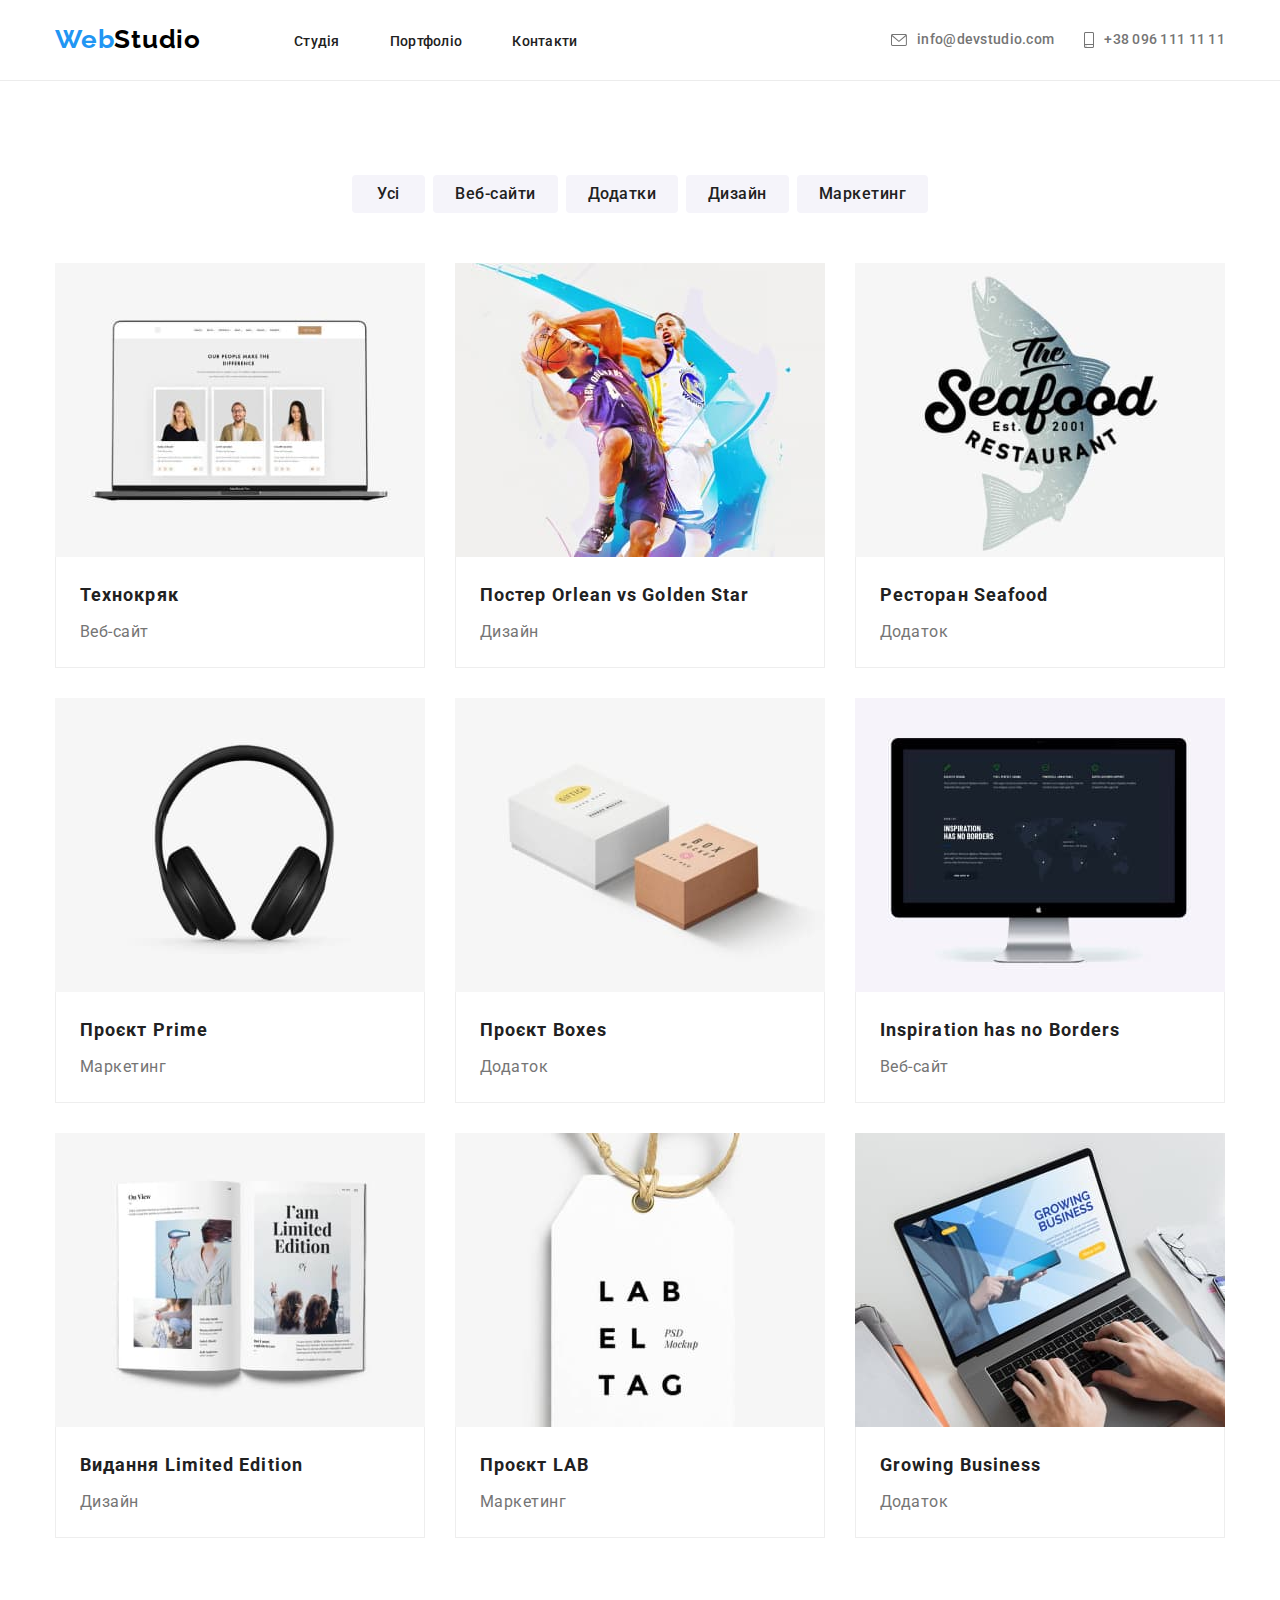
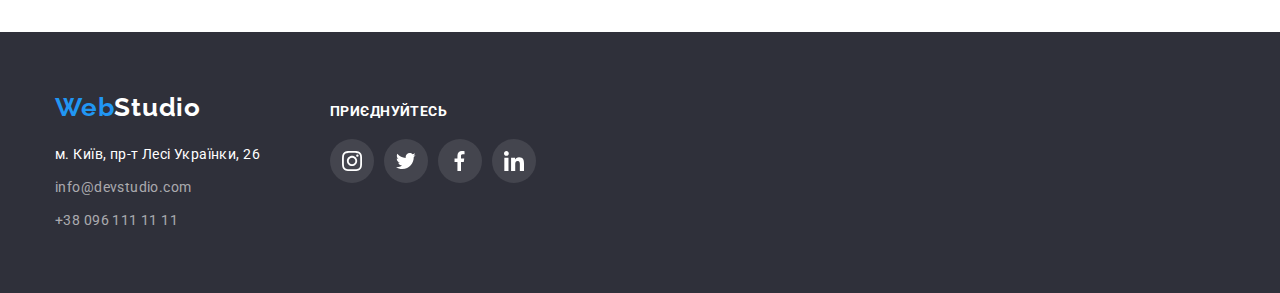
==== portfolio.html @ 2ecab2a1 "home work 5" ====
<!DOCTYPE html>
<html lang="uk">
<head>
    <meta charset="UTF-8">
    <meta http-equiv="X-UA-Compatible" content="IE=edge">
    <meta name="viewport" content="width=device-width, initial-scale=1.0">
    <title>Document</title>
    <link rel="preconnect" href="https://fonts.googleapis.com">
    <link rel="preconnect" href="https://fonts.gstatic.com" crossorigin>
    <link rel="stylesheet" href="https://cdnjs.cloudflare.com/ajax/libs/modern-normalize/1.1.0/modern-normalize.min.css"
        integrity="sha512-wpPYUAdjBVSE4KJnH1VR1HeZfpl1ub8YT/NKx4PuQ5NmX2tKuGu6U/JRp5y+Y8XG2tV+wKQpNHVUX03MfMFn9Q=="
        crossorigin="anonymous" referrerpolicy="no-referrer" />
    <link href="https://fonts.googleapis.com/css2?family=Raleway:wght@700&family=Roboto:wght@400;500;700;900&display=swap"
          rel="stylesheet">
    <link rel="stylesheet" href="./styles/styles.css">
</head>
<body>
    <header class="header">
        <div class="container header-container">
        <nav class="header-navigation">
            <a href="./index.html" lang="en" class="header-logo link">Web<span class="studio">Studio</span></a>
            <ul class="header-navigation list">
                <li class="header-navigation-item">
                    <a href="./index.html" class="header-text header-studio link">Студія</a>
                </li>
                <li class="header-navigation-item">
                    <a href="./portfolio.html" class="header-text header-portfolio link">Портфоліо</a>
                </li>
                <li class="header-navigation-item">
                    <a href="#" class="header-text header-contact link">Контакти</a>
                </li>
            </ul>
        </nav>
        <ul class="header-list list">
            <li class="header-item">
                <a class="header-mail link" href="mailto:info@devstudio.com" lang="en"> <svg class="letter" width="16" height="12">
                    <use href="./img/symbol-defs.svg#mail-header"></use>
                </svg> info@devstudio.com</a>
            </li>
            <li class="header-item">
                <a class="header-tel link" href="tel:+380961111111"> <svg class="phone" width="10" height="16">
                    <use href="./img/symbol-defs.svg#smartphone-header"></use>
                </svg> +38 096 111 11 11</a>
            </li>
        </ul>
        </div>
    </header>
    <main>
        <section class="portfolio">
            <div class="container container-portfolio">
                <h2 class="visually-hidden">Портфоліо</h2>
                <ul class="portfolio-list list">
                    <li class="portfolio-item">
                        <button type="button" class="portfolio-item-btn all">Усі</button>
                    </li>
                    <li class="portfolio-item">
                        <button type="button" class="portfolio-item-btn web">Веб-сайти</button>
                    </li>
                    <li class="portfolio-item">
                        <button type="button" class="portfolio-item-btn apps">Додатки</button>
                    </li>
                    <li class="portfolio-item">
                        <button type="button" class="portfolio-item-btn design">Дизайн</button>
                    </li>
                    <li class="portfolio-item">
                        <button type="button" class="portfolio-item-btn">Маркетинг</button>
                    </li>
                </ul>
                <ul class="examples-list list">
                    <li class="examples-item">
                        <a href="" class="examples-top link">
                            <img src="./img/img01.jpg" alt="Ноутбук" width="370" height="294">
                            <div class="container-examples-top-text">
                                <h3 class="examples-top-text">Технокряк</h3>
                                <p class="examples-text">Веб-сайт</p>
                            </div>
                        </a>
                    </li>
                    <li class="examples-item">
                        <a href="" class="examples-top link">
                            <img src="./img/img02.jpg" alt="Баскетбол" width="370" height="294">
                            <div class="container-examples-top-text">
                                <h3 class="examples-top-text">Постер <span lang="en">Orlean vs Golden Star</span></h3>
                                <p class="examples-text">Дизайн</p>
                            </div>
                        </a>
                    </li>
                    <li class="examples-item">
                        <a href="" class="examples-top link">
                            <img src="./img/img03.jpg" alt="Ресторан" width="370" height="294">
                            <div class="container-examples-top-text">
                                <h3 class="examples-top-text">Ресторан <span lang="en">Seafood</span></h3>
                                <p class="examples-text">Додаток</p>
                            </div>
                        </a>
                    </li>
                    <li class="examples-item">
                        <a href="" class="examples-top link">
                            <img src="./img/img4.jpg" alt="Наушники" width="370" height="294">
                            <div class="container-examples-top-text">
                                <h3 class="examples-top-text">Проєкт <span lang="en">Prime</span></h3>
                                <p class="examples-text">Маркетинг</p>
                            </div>
                        </a>
                    </li>
                    <li class="examples-item">
                        <a href="" class="examples-top link">
                            <img src="./img/img5.jpg" alt="Коробки" width="370" height="294">
                           <div class="container-examples-top-text">
                            <h3 class="examples-top-text">Проєкт <span lang="en">Boxes</span></h3>
                            <p class="examples-text">Додаток</p>
                           </div>
                        </a>
                    </li>
                    <li class="examples-item">
                        <a href="" class="examples-top link">
                            <img src="./img/img6.jpg" alt="Монітор" width="370" height="294">
                            <div class="container-examples-top-text">
                                <h3 lang="en" class="examples-top-text">Inspiration has no Borders</h3>
                                <p class="examples-text">Веб-сайт</p>
                            </div>
                        </a>
                    </li>
                    <li class="examples-item">
                        <a href="" class="examples-top link">
                            <img src="./img/img7.jpg" alt="Журнал" width="370" height="294">
                            <div class="container-examples-top-text">
                                <h3 class="examples-top-text">Видання <span lang="en">Limited Edition</span></h3>
                                <p class="examples-text">Дизайн</p>
                            </div>
                        </a>
                    </li>
                    <li class="examples-item">
                        <a href="" class="examples-top link">
                            <img src="./img/img8.jpg" alt="Бірка" width="370" height="294">
                            <div class="container-examples-top-text">
                                <h3 class="examples-top-text">Проєкт <span lang="en">LAB</span></h3>
                                <p class="examples-text">Маркетинг</p>
                            </div>
                        </a>
                    </li>
                    <li class="examples-item">
                        <a href="" class="examples-top link">
                            <img src="./img/img9.jpg" alt="Клавіатура" width="370" height="294">
                            <div class="container-examples-top-text">
                                <h3 lang="en" class="examples-top-text">Growing Business</h3>
                                <p class="examples-text">Додаток</p>
                            </div>
                        </a>
                    </li>
                </ul>
            </div>           
        </section>
    </main>
    <footer class="footer">
        <div class="container container-contacts">
            <div class="container-footer-contacts">
                <a href="./index.html" lang="en" class="footer-logo link">Web<span class="studio-footer">Studio</span></a>
                <address class="contacts">
                    <ul class="contacts-list list">
                        <li class="contacts-item">
                            <a class="contacts-address link" href="https://goo.gl/maps/B1BuaEcnpgb62k3GA" target="_blank"
                                rel="noopener noreferrer nofollow">м. Київ, пр-т Лесі Українки, 26</a>
                        </li>
                        <li class="contacts-item">
                            <a href="mailto:info@devstudio.com" class="contact-link link" lang="en">info@devstudio.com</a>
                        </li>
                        <li class="contacts-item">
                            <a href="tel:+380961111111" class="contact-link link">+38 096 111 11 11</a>
                        </li>
                    </ul>
                </address>
            </div>            
            <div class="container-footer-soc-header">
                <h2 class="footer-soc-header">приєднуйтесь</h2>
                <ul class="footer-soc-list">
                    <li class="footer-soc-item">
                        <a class="footer-soc-link" href="">
                            <svg class="foter-soc-icon" width="20" height="20">
                                <use href="./img/symbol-defs.svg#instagram"></use>
                            </svg>
                        </a>
                    </li>
                    <li class="footer-soc-item">
                        <a class="footer-soc-link" href="">
                            <svg class="footer-soc-icon" width="20" height="20">
                                <use href="./img/symbol-defs.svg#twitter"></use>
                            </svg>
                        </a>
                    </li>
                    <li class="footer-soc-item">
                        <a class="footer-soc-link" href="">
                            <svg class="footer-soc-icon" width="20" height="20">
                                <use href="./img/symbol-defs.svg#facebook"></use>
                            </svg>
                        </a>
                    </li>
                    <li class="footer-soc-item">
                        <a class="footer-soc-link" href="">
                            <svg class="footer-soc-icon" width="20" height="20">
                                <use href="./img/symbol-defs.svg#linkedin"></use>
                            </svg>
                        </a>
                    </li>
                </ul>
            </div>
        </div>
    </footer>
</body>
</html>
---- styles/styles.css ----
html {
    box-sizing: border-box;
}

*,
*::before,
*::after {
    box-sizing: inherit;
}

.container {
    width: 1200px;
    padding-left: 15px;
    padding-right: 15px;
    margin: 0 auto;
}

body {
    font-family: 'Roboto', sans-serif;
    background-color: var(--white-color);
    margin: 0px;
}

:root {
    --white-color: #ffffff;
    --black-color: #000000;
    --dark-grey-color: #212121;
    --light-gray-color: #757575;
    --blue-color: #2196F3;
    --dirty-white-color: #F5F4FA;
    --gray-color: #2F303A;
    --btn-blue-color: #188CE8;
}

p,
h1,
h2,
h3,
h4,
h5,
h6 {
    margin: 0px;
}

ul,
ol {
    margin: 0px;
    padding-left: 0px;
    list-style: none;
}

img {
    display: block;
    height: auto;
    max-width: 100%;
}

button {
    cursor: pointer;
}

.visually-hidden {
    position: absolute;
    width: 1px;
    height: 1px;
    margin: -1px;
    border: 0;
    padding: 0;

    white-space: nowrap;
    clip-path: inset(100%);
    clip: rect(0 0 0 0);
    overflow: hidden;
}

.list {
    list-style: none;
}

.link {
    text-decoration: none;
}

.header-text, 
.header-tel,
.header-mail {
    font-weight: 500;
    font-size: 14px;
    line-height: 1.14;
    letter-spacing: 0.02em;
}

.about-top-text, .team-title, .clients-title {
    font-weight: 700;
    font-size: 36px;
    line-height: 1.17;
    text-align: center;
    letter-spacing: 0.03em;
    color: var(--dark-grey-color);
}

.team-top-text,
.team-text {
    font-size: 16px;
    line-height: 1.19;
    text-align: center;
    letter-spacing: 0.03em;
}

.contacts-address,
.contact-link {
    font-size: 14px;
    line-height: 1.71;
    letter-spacing: 0.03em;
}

footer {
    background-color: var(--gray-color);
}

/* Header  */

.header {
    background-color: var(--white-color);

    border-bottom-width: 1px;
    border-bottom-style: solid;
    border-bottom-color: #ECECEC
}

.header-container {
    display: flex;
    align-items: center;
}

.header-navigation {
    display: flex;
    align-items: center;
}

.header-list {
    display: flex;
    margin-left: auto;
}

.header-logo {
    margin-left: 0px;
    margin-right: 93px;
    padding-top: 24px;
    padding-bottom: 25px;
    
    font-family: 'Raleway', sans-serif;
    font-weight: 700;
    font-size: 26px;
    line-height: 1.19;
    letter-spacing: 0.03em;
    color: var(--blue-color);
}

.studio {
    color: var(--black-color);
}

.header-text {
    color: var(--dark-grey-color);
}

.header-portfolio {
    margin: 0px 50px 0px 50px;
    padding: 32px 0px 32px 0px;
}

.header-contact, .header-studio {
    padding: 32px 0px 32px 0px;
}

.header-mail {
    display: block;
    margin-right: 30px;
}

.header-tel {
    display: block;
}

.letter {
    margin-right: 10px;
    fill:#757575;
}

.phone {
    display: flex;
    align-items: center;
    margin-right: 10px;
    fill: #757575;
}

.letter:hover,
.letter:focus {
    fill: #2196F3;
}

.phone:hover,
.phone:focus {
    fill:#2196F3;
}

.header-tel,
.header-mail {
    display: flex;
    align-items: center;
    color: var(--light-gray-color);
    padding: 32px 0px 32px 0px;
}

.header-text:hover,
.header-text:focus {
    fill: var(--blue-color);
    color: var(--blue-color);
}

.header-tel:hover .phone,
.header-tel:focus .phone {
    fill: var(--blue-color);
}

.header-tel:hover,
.header-tel:focus {
    color: var(--blue-color);
}

.header-mail:hover .letter,
.header-mail:focus .letter {
fill: var(--blue-color);
}

.header-mail:hover,
.header-mail:focus {
    color: var(--blue-color);
}

 /* Hero */

 .container-hero {
    text-align: center;
 }

 .hero {
    background: var(--gray-color);
    background-image: linear-gradient(rgba(47, 48, 58, 0.4), rgba(47, 48, 58, 0.4)), url(../img/hero-background.jpg);
    background-repeat: no-repeat;
    background-position: center;
    background-size: cover;
    max-width: 1600px;
    margin: 0 auto;
    padding-top: 200px;
    padding-bottom: 200px;
 }

 .hero-title {
    font-weight: 900;
    font-size: 44px;
    line-height: 1.36;
    text-align: center;
    letter-spacing: 0.06em;
    text-transform: uppercase;
    color: var(--white-color);

    width: 696px;
    text-align: center;
    margin-right: auto;
    margin-left: auto;
    margin-bottom: 30px;
}

.hero-button {
    display: inline-block;
    min-width: auto;
    height: 50px;
    margin: auto;
    padding: 10px 32px;
   
    font-family: inherit;
    font-weight: 700;
    font-size: 16px;
    line-height: 1.88;
    text-decoration: none;
    align-items: center;
    text-align: center;
    letter-spacing: 0.06em;
    border-radius: 4px;
    border: none;
    box-shadow: 0px 4px 4px rgba(0, 0, 0, 0.15);

    color: var(--white-color);
    background-color: var(--blue-color);  
} 

.hero-button:hover,
.hero-button:focus {
    background-color: var(--btn-blue-color);
}

 /* Benefits */

 .benefits {
    padding-top: 94px;
    padding-bottom: 94px;
 }

 .benefit-list {
    display: flex;
    flex-direction: row;
 }

 .benefit-item {
    width: 270px;
    margin-right: 30px;
 }

 .benefit-item:nth-child(4n) {
    margin-right: 0px;
 }

 .benefit-title {
    margin-bottom: 10px;

    font-weight: 700;
    font-size: 14px;
    line-height: 1.14;
    letter-spacing: 0.03em;
    text-transform: uppercase;
    color: var(--dark-grey-color);
 }

 .benefit-text {
    font-size: 14px;
    line-height: 1.71;   
    letter-spacing: 0.03em;   
    color: var(--light-gray-color);
 }

.container-benefit-item {
    display: flex;
    align-items: center;

    background-color: var(--dirty-white-color);
    width: 270px;
    height: 120px;
    margin-bottom: 30px;
}

 /* About */

 .about {
    padding-bottom: 94px;
 }

 .about-list {
    display: flex;
    flex-direction: row;
 }

 .about-item {
    margin-right: 30px;
 }

 .about-item:nth-child(3n) {
    margin-right: 0px;
 }

 .about-top-text {
    margin-bottom: 50px;
 }


/* Team */

.container-team {
    padding-bottom: 0px;
    margin-left: auto;
    margin-right: auto;
}

.team-list {
    display: flex;
}

.team-item {
    width: 270px;
    margin-right: 30px;
    border-radius: 0px 0px 4px 4px;
    box-shadow: 0px 1px 3px rgba(0, 0, 0, 0.12), 
    0px 1px 1px rgba(0, 0, 0, 0.14), 
    0px 2px 1px rgba(0, 0, 0, 0.2);
}

.team-item:nth-child(4n) {
    margin-right: 0px;
}

.team {
    background: var(--dirty-white-color);
    padding-top: 94px;
    padding-bottom: 94px;
}

.team-top-text {
    margin-bottom: 10px;

    font-weight: 500;
    color: var(--dark-grey-color);
}

.team-text {  
    color: var(--light-gray-color);
    margin-bottom: 16px;
}

.team-item {
    text-align: center;

    background-color: var(--white-color);
}

.team-title {
    margin-bottom: 50px;
}

.container-name {
    padding-top: 30px;
    padding-bottom: 30px;
}

.team-soc-link {
    width: 44px;
    height: 44px;
    border-radius: 50%;
    background-color: var(--white-color);
    display: flex;
    align-items: center;
    justify-content: center;
    fill: #AFB1B8;;
}

.team-soc-list {
    display: flex;
    justify-content: center;
    gap: 10px;
    
}

.container-team-soc-list {
    display: flex;
    justify-content: center;
}

.team-soc-link:hover,
.team-soc-link:focus {
    background-color: var(--blue-color);
    fill: var(--white-color);
}

/* Clients */

.container-clients {
    margin-left: auto;
    margin-right: auto;
}

.clients {
    padding-top: 94px;
    padding-bottom: 94px;
}

.clients-title {
    margin-bottom: 50px;
}

.container-clients-list {
    display: flex;
    justify-content: center;
}

.clients-list {
    display: flex;   
    margin-left: auto;
    gap: 30px;
    justify-content: center;
    }

.clients-item {
    display: flex;
    box-sizing: border-box;
    width: 170px;
    height: 92px;
}

.clients-link {
    display: flex;
    margin: auto;
    width: 100%;
    height: 100%;
    border: 1px solid #AFB1B8;
    border-radius: 4px;
    align-items: center;
    justify-content: center;
    padding: 16px 32px;
}

.clients-item-svg {
    fill:  #AFB1B8;
}

.clients-link:hover .clients-item-svg,
.clients-link:focus .clients-item-svg {
    fill: var(--blue-color);
}

.clients-link:hover,
.clients-link:focus {
    border: 1px solid var(--blue-color)
}

/* Contacts */

.footer {
    padding-top: 60px;
    padding-bottom: 60px;
}

.footer-logo {
    display: inline-block;
    margin-bottom: 20px;
    font-family: 'Raleway', sans-serif;
    font-weight: 700;
    font-size: 26px;
    line-height: 1.19;
    letter-spacing: 0.03em;
    color: var(--blue-color);
}

.contacts-item {
    margin-bottom: 9px;
}

.contacts-item:nth-child(3n) {
    margin-bottom: 0px;
}

.contacts {
    font-style: normal;
}

.contacts-address {
    color: var(--white-color);
}

.contact-link {
    color: rgba(255, 255, 255, 0.6);
}

.contact-link:hover,
.contact-link:focus {
    color: var(--blue-color);
}

.contacts-address:hover,
.contacts-address:focus {
    color: var(--blue-color);
}

.studio-footer {
    color: var(--white-color);
}

.footer-soc-list {
    display: flex;
    justify-content: center;
    gap: 10px;
}

.footer-soc-link {
    display: inline-block;
    width: 44px;
    height: 44px;
    border-radius: 50%;
    background-color: var(--white-color);
    display: flex;
    align-items: center;
    justify-content: center;
    fill: var(--white-color);
    background: rgba(255, 255, 255, 0.1);
    ;
}

.footer-soc-header {
    display: inline-block;
    justify-content: center;
    font-weight: 700;
    font-size: 14px;
    line-height: 16px;
    letter-spacing: 0.03em;
    text-transform: uppercase;

    color: var(--white-color);
}

.container-footer-soc-header {
    display: inline-block;
    align-items: center;
    justify-content: center;
}

.footer-soc-header {
    margin-bottom: 20px;
}

.footer-soc-link:hover,
.footer-soc-link:focus {
    background-color: var(--blue-color);
    fill: var(--white-color);
}

.contacts-list {
    display: inline-block;
    
}

.container-contacts {
    display: flex;
    align-items: baseline;
}

.container-footer-soc-header {
    margin-left: 70px;
}

/* Portfolio */

.portfolio {
    padding-top: 94px;
    padding-bottom: 94px;
}

.container-portfolio {
    
    margin-left: auto;
    margin-right: auto;
}

.portfolio-list {
    display: flex;
    margin-bottom: 50px;
    margin-left: auto;
    gap: 8px;
    justify-content: center;
}

.all {
    width: 73px;
}

.web {
    width: 125px;
}

.apps {
    width: 112px;
}

.design {
    width: 103px;
}

.marketing {
    width: 130px;
}

.examples-top {
 display: block;
}

.examples-top:hover,
.examples-top:focus {
    box-shadow: 0px 1px 1px rgba(0, 0, 0, 0.12),
            0px 4px 4px rgba(0, 0, 0, 0.06),
            1px 4px 6px rgba(0, 0, 0, 0.16);
}

.portfolio-item-btn:hover,
.portfolio-item-btn:focus {
    box-shadow: 0px 3px 1px rgba(0, 0, 0, 0.1), 
    0px 1px 2px rgba(0, 0, 0, 0.08), 
    0px 2px 2px rgba(0, 0, 0, 0.12);
}

.portfolio-item-btn {
    display: block;
    padding: 6px 22px;
    min-width: auto;
    height: 38px;
    border: none;
    border-radius: 4px;

    font-family: inherit;
    font-weight: 500;
    font-size: 16px;
    line-height: 1.62;
    align-items: center;
    text-align: center;
    letter-spacing: 0.03em;
    color: var(--dark-grey-color);
    background: var(--dirty-white-color);
}

.portfolio-item-btn:hover,
.portfolio-item-btn:focus {
    background: var(--blue-color);
    color: var(--white-color);
}

.examples-list {
    display: flex;
    flex-wrap: wrap;
}

.examples-item {
    width: 370px;
    margin-right: 30px;
    margin-bottom: 30px;
    background: var(--white-color);
}

.examples-item:nth-child(3n+3) {
    margin-right: 0px;
}

.examples-item:nth-child(n + 7) {
    margin-bottom: 0px;
}

.container-examples-top-text {
    padding: 20px 24px;
    border: 1px solid #EEEEEE;
    border-top: none;
}

.examples-top-text {
    font-weight: 700;
    font-size: 18px;
    line-height: 2.00;    
    letter-spacing: 0.06em;
    color: var(--dark-grey-color);

    margin-bottom: 4px;
}
.examples-text {
    font-size: 16px;
    line-height: 1.88;       
    letter-spacing: 0.03em;
    color: var(--light-gray-color); 
}
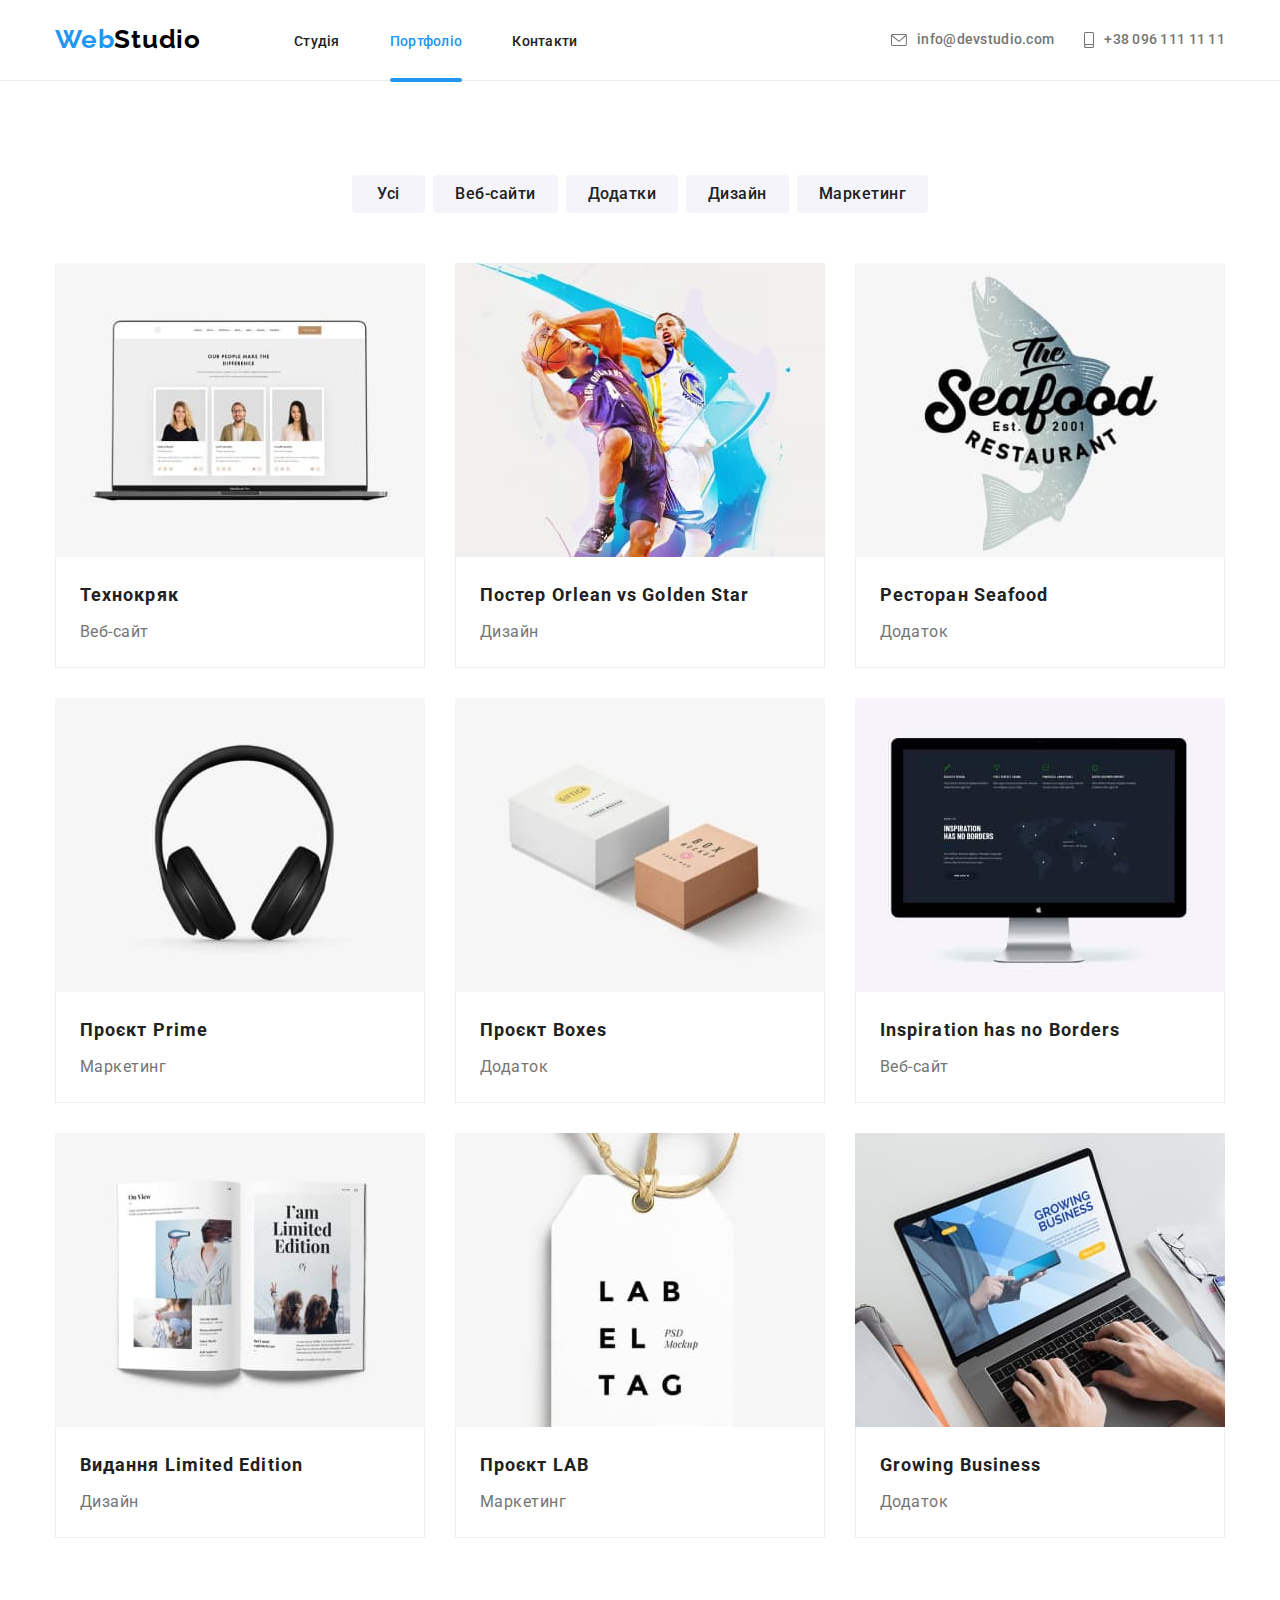
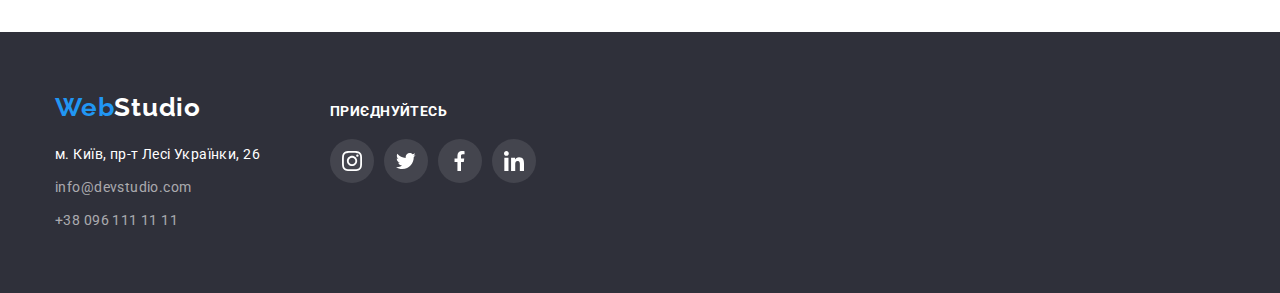
==== commit 930313da: "home-work 5" ====
--- a/portfolio.html
+++ b/portfolio.html
@@ -1,210 +1,378 @@
 <!DOCTYPE html>
 <html lang="uk">
-<head>
-    <meta charset="UTF-8">
-    <meta http-equiv="X-UA-Compatible" content="IE=edge">
-    <meta name="viewport" content="width=device-width, initial-scale=1.0">
+  <head>
+    <meta charset="UTF-8" />
+    <meta http-equiv="X-UA-Compatible" content="IE=edge" />
+    <meta name="viewport" content="width=device-width, initial-scale=1.0" />
     <title>Document</title>
-    <link rel="preconnect" href="https://fonts.googleapis.com">
-    <link rel="preconnect" href="https://fonts.gstatic.com" crossorigin>
-    <link rel="stylesheet" href="https://cdnjs.cloudflare.com/ajax/libs/modern-normalize/1.1.0/modern-normalize.min.css"
-        integrity="sha512-wpPYUAdjBVSE4KJnH1VR1HeZfpl1ub8YT/NKx4PuQ5NmX2tKuGu6U/JRp5y+Y8XG2tV+wKQpNHVUX03MfMFn9Q=="
-        crossorigin="anonymous" referrerpolicy="no-referrer" />
-    <link href="https://fonts.googleapis.com/css2?family=Raleway:wght@700&family=Roboto:wght@400;500;700;900&display=swap"
-          rel="stylesheet">
-    <link rel="stylesheet" href="./styles/styles.css">
-</head>
-<body>
+    <link rel="preconnect" href="https://fonts.googleapis.com" />
+    <link rel="preconnect" href="https://fonts.gstatic.com" crossorigin />
+    <link
+      rel="stylesheet"
+      href="https://cdnjs.cloudflare.com/ajax/libs/modern-normalize/1.1.0/modern-normalize.min.css"
+      integrity="sha512-wpPYUAdjBVSE4KJnH1VR1HeZfpl1ub8YT/NKx4PuQ5NmX2tKuGu6U/JRp5y+Y8XG2tV+wKQpNHVUX03MfMFn9Q=="
+      crossorigin="anonymous"
+      referrerpolicy="no-referrer"
+    />
+    <link
+      href="https://fonts.googleapis.com/css2?family=Raleway:wght@700&family=Roboto:wght@400;500;700;900&display=swap"
+      rel="stylesheet"
+    />
+    <link rel="stylesheet" href="./styles/styles.css" />
+  </head>
+  <body>
     <header class="header">
-        <div class="container header-container">
+      <div class="container header-container">
         <nav class="header-navigation">
-            <a href="./index.html" lang="en" class="header-logo link">Web<span class="studio">Studio</span></a>
-            <ul class="header-navigation list">
-                <li class="header-navigation-item">
-                    <a href="./index.html" class="header-text header-studio link">Студія</a>
-                </li>
-                <li class="header-navigation-item">
-                    <a href="./portfolio.html" class="header-text header-portfolio link">Портфоліо</a>
-                </li>
-                <li class="header-navigation-item">
-                    <a href="#" class="header-text header-contact link">Контакти</a>
-                </li>
-            </ul>
+          <a href="./index.html" lang="en" class="header-logo link"
+            >Web<span class="studio">Studio</span></a
+          >
+          <ul class="header-navigation list">
+            <li class="header-navigation-item">
+              <a href="./index.html" class="header-text header-studio link"
+                >Студія</a
+              >
+            </li>
+            <li class="header-navigation-item">
+              <a
+                href="./portfolio.html"
+                class="header-text header-portfolio link current"
+                >Портфоліо</a
+              >
+            </li>
+            <li class="header-navigation-item">
+              <a href="#" class="header-text header-contact link">Контакти</a>
+            </li>
+          </ul>
         </nav>
         <ul class="header-list list">
-            <li class="header-item">
-                <a class="header-mail link" href="mailto:info@devstudio.com" lang="en"> <svg class="letter" width="16" height="12">
-                    <use href="./img/symbol-defs.svg#mail-header"></use>
-                </svg> info@devstudio.com</a>
-            </li>
-            <li class="header-item">
-                <a class="header-tel link" href="tel:+380961111111"> <svg class="phone" width="10" height="16">
-                    <use href="./img/symbol-defs.svg#smartphone-header"></use>
-                </svg> +38 096 111 11 11</a>
-            </li>
+          <li class="header-item">
+            <a
+              class="header-mail link"
+              href="mailto:info@devstudio.com"
+              lang="en"
+            >
+              <svg class="letter" width="16" height="12">
+                <use href="./img/symbol-defs.svg#mail-header"></use>
+              </svg>
+              info@devstudio.com</a
+            >
+          </li>
+          <li class="header-item">
+            <a class="header-tel link" href="tel:+380961111111">
+              <svg class="phone" width="10" height="16">
+                <use href="./img/symbol-defs.svg#smartphone-header"></use>
+              </svg>
+              +38 096 111 11 11</a
+            >
+          </li>
         </ul>
-        </div>
+      </div>
     </header>
     <main>
-        <section class="portfolio">
-            <div class="container container-portfolio">
-                <h2 class="visually-hidden">Портфоліо</h2>
-                <ul class="portfolio-list list">
-                    <li class="portfolio-item">
-                        <button type="button" class="portfolio-item-btn all">Усі</button>
-                    </li>
-                    <li class="portfolio-item">
-                        <button type="button" class="portfolio-item-btn web">Веб-сайти</button>
-                    </li>
-                    <li class="portfolio-item">
-                        <button type="button" class="portfolio-item-btn apps">Додатки</button>
-                    </li>
-                    <li class="portfolio-item">
-                        <button type="button" class="portfolio-item-btn design">Дизайн</button>
-                    </li>
-                    <li class="portfolio-item">
-                        <button type="button" class="portfolio-item-btn">Маркетинг</button>
-                    </li>
-                </ul>
-                <ul class="examples-list list">
-                    <li class="examples-item">
-                        <a href="" class="examples-top link">
-                            <img src="./img/img01.jpg" alt="Ноутбук" width="370" height="294">
-                            <div class="container-examples-top-text">
-                                <h3 class="examples-top-text">Технокряк</h3>
-                                <p class="examples-text">Веб-сайт</p>
-                            </div>
-                        </a>
-                    </li>
-                    <li class="examples-item">
-                        <a href="" class="examples-top link">
-                            <img src="./img/img02.jpg" alt="Баскетбол" width="370" height="294">
-                            <div class="container-examples-top-text">
-                                <h3 class="examples-top-text">Постер <span lang="en">Orlean vs Golden Star</span></h3>
-                                <p class="examples-text">Дизайн</p>
-                            </div>
-                        </a>
-                    </li>
-                    <li class="examples-item">
-                        <a href="" class="examples-top link">
-                            <img src="./img/img03.jpg" alt="Ресторан" width="370" height="294">
-                            <div class="container-examples-top-text">
-                                <h3 class="examples-top-text">Ресторан <span lang="en">Seafood</span></h3>
-                                <p class="examples-text">Додаток</p>
-                            </div>
-                        </a>
-                    </li>
-                    <li class="examples-item">
-                        <a href="" class="examples-top link">
-                            <img src="./img/img4.jpg" alt="Наушники" width="370" height="294">
-                            <div class="container-examples-top-text">
-                                <h3 class="examples-top-text">Проєкт <span lang="en">Prime</span></h3>
-                                <p class="examples-text">Маркетинг</p>
-                            </div>
-                        </a>
-                    </li>
-                    <li class="examples-item">
-                        <a href="" class="examples-top link">
-                            <img src="./img/img5.jpg" alt="Коробки" width="370" height="294">
-                           <div class="container-examples-top-text">
-                            <h3 class="examples-top-text">Проєкт <span lang="en">Boxes</span></h3>
-                            <p class="examples-text">Додаток</p>
-                           </div>
-                        </a>
-                    </li>
-                    <li class="examples-item">
-                        <a href="" class="examples-top link">
-                            <img src="./img/img6.jpg" alt="Монітор" width="370" height="294">
-                            <div class="container-examples-top-text">
-                                <h3 lang="en" class="examples-top-text">Inspiration has no Borders</h3>
-                                <p class="examples-text">Веб-сайт</p>
-                            </div>
-                        </a>
-                    </li>
-                    <li class="examples-item">
-                        <a href="" class="examples-top link">
-                            <img src="./img/img7.jpg" alt="Журнал" width="370" height="294">
-                            <div class="container-examples-top-text">
-                                <h3 class="examples-top-text">Видання <span lang="en">Limited Edition</span></h3>
-                                <p class="examples-text">Дизайн</p>
-                            </div>
-                        </a>
-                    </li>
-                    <li class="examples-item">
-                        <a href="" class="examples-top link">
-                            <img src="./img/img8.jpg" alt="Бірка" width="370" height="294">
-                            <div class="container-examples-top-text">
-                                <h3 class="examples-top-text">Проєкт <span lang="en">LAB</span></h3>
-                                <p class="examples-text">Маркетинг</p>
-                            </div>
-                        </a>
-                    </li>
-                    <li class="examples-item">
-                        <a href="" class="examples-top link">
-                            <img src="./img/img9.jpg" alt="Клавіатура" width="370" height="294">
-                            <div class="container-examples-top-text">
-                                <h3 lang="en" class="examples-top-text">Growing Business</h3>
-                                <p class="examples-text">Додаток</p>
-                            </div>
-                        </a>
-                    </li>
-                </ul>
-            </div>           
-        </section>
+      <section class="portfolio">
+        <div class="container container-portfolio">
+          <h2 class="visually-hidden">Портфоліо</h2>
+          <ul class="portfolio-list list">
+            <li class="portfolio-item">
+              <button type="button" class="portfolio-item-btn all">Усі</button>
+            </li>
+            <li class="portfolio-item">
+              <button type="button" class="portfolio-item-btn web">
+                Веб-сайти
+              </button>
+            </li>
+            <li class="portfolio-item">
+              <button type="button" class="portfolio-item-btn apps">
+                Додатки
+              </button>
+            </li>
+            <li class="portfolio-item">
+              <button type="button" class="portfolio-item-btn design">
+                Дизайн
+              </button>
+            </li>
+            <li class="portfolio-item">
+              <button type="button" class="portfolio-item-btn">
+                Маркетинг
+              </button>
+            </li>
+          </ul>
+          <ul class="examples-list list">
+            <li class="examples-item">
+              <div class="examples-wrap">
+                <a href="" class="examples-top link">
+                <img
+                  src="./img/img01.jpg"
+                  alt="Ноутбук"
+                  width="370"
+                  height="294"
+                />
+                <p class="examples-description">
+                  Ресурс пропонує комплексні пропозиції з різним рівнем
+                  функціоналу та сервісів. Все це дозволить відвідувачу отримати
+                  вичерпні відомості про компанію чи приватну особу.
+                </p>
+              </div>
+                <div class="container-examples-top-text">
+                  <h3 class="examples-top-text">Технокряк</h3>
+                  <p class="examples-text">Веб-сайт</p>
+                </div>
+              </a>
+            </li>
+            <li class="examples-item">
+              <div class="examples-wrap">
+              <a href="" class="examples-top link">
+                <img
+                  src="./img/img02.jpg"
+                  alt="Баскетбол"
+                  width="370"
+                  height="294"
+                />
+                <p class="examples-description">
+                  Ресурс пропонує комплексні пропозиції з різним рівнем
+                  функціоналу та сервісів. Все це дозволить відвідувачу отримати
+                  вичерпні відомості про компанію чи приватну особу.
+                </p>
+              </div>
+                <div class="container-examples-top-text">
+                  <h3 class="examples-top-text">
+                    Постер <span lang="en">Orlean vs Golden Star</span>
+                  </h3>
+                  <p class="examples-text">Дизайн</p>
+                </div>
+              </a>
+            </li>
+            <li class="examples-item">
+              <div class="examples-wrap">
+              <a href="" class="examples-top link">
+                <img
+                  src="./img/img03.jpg"
+                  alt="Ресторан"
+                  width="370"
+                  height="294"
+                />
+                <p class="examples-description">
+                  Ресурс пропонує комплексні пропозиції з різним рівнем
+                  функціоналу та сервісів. Все це дозволить відвідувачу отримати
+                  вичерпні відомості про компанію чи приватну особу.
+                </p>
+              </div>
+                <div class="container-examples-top-text">
+                  <h3 class="examples-top-text">
+                    Ресторан <span lang="en">Seafood</span>
+                  </h3>
+                  <p class="examples-text">Додаток</p>
+                </div>
+              </a>
+            </li>
+            <li class="examples-item">
+              <div class="examples-wrap">
+              <a href="" class="examples-top link">
+                <img
+                  src="./img/img4.jpg"
+                  alt="Наушники"
+                  width="370"
+                  height="294"
+                />
+                <p class="examples-description">
+                  Ресурс пропонує комплексні пропозиції з різним рівнем
+                  функціоналу та сервісів. Все це дозволить відвідувачу отримати
+                  вичерпні відомості про компанію чи приватну особу.
+                </p>
+              </div>
+                <div class="container-examples-top-text">
+                  <h3 class="examples-top-text">
+                    Проєкт <span lang="en">Prime</span>
+                  </h3>
+                  <p class="examples-text">Маркетинг</p>
+                </div>
+              </a>
+            </li>
+            <li class="examples-item">
+              <div class="examples-wrap">
+              <a href="" class="examples-top link">
+                <img
+                  src="./img/img5.jpg"
+                  alt="Коробки"
+                  width="370"
+                  height="294"
+                />
+                <p class="examples-description">
+                  Ресурс пропонує комплексні пропозиції з різним рівнем
+                  функціоналу та сервісів. Все це дозволить відвідувачу отримати
+                  вичерпні відомості про компанію чи приватну особу.
+                </p>
+              </div> 
+                <div class="container-examples-top-text">
+                  <h3 class="examples-top-text">
+                    Проєкт <span lang="en">Boxes</span>
+                  </h3>
+                  <p class="examples-text">Додаток</p>
+                </div>
+              </a>
+            </li>
+            <li class="examples-item">
+              <div class="examples-wrap">
+              <a href="" class="examples-top link">
+                <img
+                  src="./img/img6.jpg"
+                  alt="Монітор"
+                  width="370"
+                  height="294"
+                />
+                <p class="examples-description">
+                  Ресурс пропонує комплексні пропозиції з різним рівнем
+                  функціоналу та сервісів. Все це дозволить відвідувачу отримати
+                  вичерпні відомості про компанію чи приватну особу.
+                </p>
+              </div>
+                <div class="container-examples-top-text">
+                  <h3 lang="en" class="examples-top-text">
+                    Inspiration has no Borders
+                  </h3>
+                  <p class="examples-text">Веб-сайт</p>
+                </div>
+              </a>
+            </li>
+            <li class="examples-item">
+              <div class="examples-wrap">
+              <a href="" class="examples-top link">
+                <img
+                  src="./img/img7.jpg"
+                  alt="Журнал"
+                  width="370"
+                  height="294"
+                />
+                <p class="examples-description">
+                  Ресурс пропонує комплексні пропозиції з різним рівнем
+                  функціоналу та сервісів. Все це дозволить відвідувачу отримати
+                  вичерпні відомості про компанію чи приватну особу.
+                </p>
+              </div>
+                <div class="container-examples-top-text">
+                  <h3 class="examples-top-text">
+                    Видання <span lang="en">Limited Edition</span>
+                  </h3>
+                  <p class="examples-text">Дизайн</p>
+                </div>
+              </a>
+            </li>
+            <li class="examples-item">
+              <div class="examples-wrap">
+              <a href="" class="examples-top link">
+                <img
+                  src="./img/img8.jpg"
+                  alt="Бірка"
+                  width="370"
+                  height="294"
+                />
+                <p class="examples-description">
+                  Ресурс пропонує комплексні пропозиції з різним рівнем
+                  функціоналу та сервісів. Все це дозволить відвідувачу отримати
+                  вичерпні відомості про компанію чи приватну особу.
+                </p>
+              </div>
+                <div class="container-examples-top-text">
+                  <h3 class="examples-top-text">
+                    Проєкт <span lang="en">LAB</span>
+                  </h3>
+                  <p class="examples-text">Маркетинг</p>
+                </div>
+              </a>
+            </li>
+            <li class="examples-item">
+              <div class="examples-wrap">
+              <a href="" class="examples-top link">
+                <img
+                  src="./img/img9.jpg"
+                  alt="Клавіатура"
+                  width="370"
+                  height="294"
+                />
+                <p class="examples-description">
+                  Ресурс пропонує комплексні пропозиції з різним рівнем
+                  функціоналу та сервісів. Все це дозволить відвідувачу отримати
+                  вичерпні відомості про компанію чи приватну особу.
+                </p>
+              </div>
+                <div class="container-examples-top-text">
+                  <h3 lang="en" class="examples-top-text">Growing Business</h3>
+                  <p class="examples-text">Додаток</p>
+                </div>
+              </a>
+            </li>
+          </ul>
+        </div>
+      </section>
     </main>
     <footer class="footer">
-        <div class="container container-contacts">
-            <div class="container-footer-contacts">
-                <a href="./index.html" lang="en" class="footer-logo link">Web<span class="studio-footer">Studio</span></a>
-                <address class="contacts">
-                    <ul class="contacts-list list">
-                        <li class="contacts-item">
-                            <a class="contacts-address link" href="https://goo.gl/maps/B1BuaEcnpgb62k3GA" target="_blank"
-                                rel="noopener noreferrer nofollow">м. Київ, пр-т Лесі Українки, 26</a>
-                        </li>
-                        <li class="contacts-item">
-                            <a href="mailto:info@devstudio.com" class="contact-link link" lang="en">info@devstudio.com</a>
-                        </li>
-                        <li class="contacts-item">
-                            <a href="tel:+380961111111" class="contact-link link">+38 096 111 11 11</a>
-                        </li>
-                    </ul>
-                </address>
-            </div>            
-            <div class="container-footer-soc-header">
-                <h2 class="footer-soc-header">приєднуйтесь</h2>
-                <ul class="footer-soc-list">
-                    <li class="footer-soc-item">
-                        <a class="footer-soc-link" href="">
-                            <svg class="foter-soc-icon" width="20" height="20">
-                                <use href="./img/symbol-defs.svg#instagram"></use>
-                            </svg>
-                        </a>
-                    </li>
-                    <li class="footer-soc-item">
-                        <a class="footer-soc-link" href="">
-                            <svg class="footer-soc-icon" width="20" height="20">
-                                <use href="./img/symbol-defs.svg#twitter"></use>
-                            </svg>
-                        </a>
-                    </li>
-                    <li class="footer-soc-item">
-                        <a class="footer-soc-link" href="">
-                            <svg class="footer-soc-icon" width="20" height="20">
-                                <use href="./img/symbol-defs.svg#facebook"></use>
-                            </svg>
-                        </a>
-                    </li>
-                    <li class="footer-soc-item">
-                        <a class="footer-soc-link" href="">
-                            <svg class="footer-soc-icon" width="20" height="20">
-                                <use href="./img/symbol-defs.svg#linkedin"></use>
-                            </svg>
-                        </a>
-                    </li>
-                </ul>
-            </div>
+      <div class="container container-contacts">
+        <div class="container-footer-contacts">
+          <a href="./index.html" lang="en" class="footer-logo link"
+            >Web<span class="studio-footer">Studio</span></a
+          >
+          <address class="contacts">
+            <ul class="contacts-list list">
+              <li class="contacts-item">
+                <a
+                  class="contacts-address link"
+                  href="https://goo.gl/maps/B1BuaEcnpgb62k3GA"
+                  target="_blank"
+                  rel="noopener noreferrer nofollow"
+                  >м. Київ, пр-т Лесі Українки, 26</a
+                >
+              </li>
+              <li class="contacts-item">
+                <a
+                  href="mailto:info@devstudio.com"
+                  class="contact-link link"
+                  lang="en"
+                  >info@devstudio.com</a
+                >
+              </li>
+              <li class="contacts-item">
+                <a href="tel:+380961111111" class="contact-link link"
+                  >+38 096 111 11 11</a
+                >
+              </li>
+            </ul>
+          </address>
         </div>
+        <div class="container-footer-soc-header">
+          <h2 class="footer-soc-header">приєднуйтесь</h2>
+          <ul class="footer-soc-list">
+            <li class="footer-soc-item">
+              <a class="footer-soc-link" href="">
+                <svg class="foter-soc-icon" width="20" height="20">
+                  <use href="./img/symbol-defs.svg#instagram"></use>
+                </svg>
+              </a>
+            </li>
+            <li class="footer-soc-item">
+              <a class="footer-soc-link" href="">
+                <svg class="footer-soc-icon" width="20" height="20">
+                  <use href="./img/symbol-defs.svg#twitter"></use>
+                </svg>
+              </a>
+            </li>
+            <li class="footer-soc-item">
+              <a class="footer-soc-link" href="">
+                <svg class="footer-soc-icon" width="20" height="20">
+                  <use href="./img/symbol-defs.svg#facebook"></use>
+                </svg>
+              </a>
+            </li>
+            <li class="footer-soc-item">
+              <a class="footer-soc-link" href="">
+                <svg class="footer-soc-icon" width="20" height="20">
+                  <use href="./img/symbol-defs.svg#linkedin"></use>
+                </svg>
+              </a>
+            </li>
+          </ul>
+        </div>
+      </div>
     </footer>
-</body>
-</html>+  </body>
+</html>
--- a/styles/styles.css
+++ b/styles/styles.css
@@ -1,35 +1,35 @@
 html {
-    box-sizing: border-box;
+  box-sizing: border-box;
 }
 
 *,
 *::before,
 *::after {
-    box-sizing: inherit;
+  box-sizing: inherit;
 }
 
 .container {
-    width: 1200px;
-    padding-left: 15px;
-    padding-right: 15px;
-    margin: 0 auto;
+  width: 1200px;
+  padding-left: 15px;
+  padding-right: 15px;
+  margin: 0 auto;
 }
 
 body {
-    font-family: 'Roboto', sans-serif;
-    background-color: var(--white-color);
-    margin: 0px;
+  font-family: "Roboto", sans-serif;
+  background-color: var(--white-color);
+  margin: 0px;
 }
 
 :root {
-    --white-color: #ffffff;
-    --black-color: #000000;
-    --dark-grey-color: #212121;
-    --light-gray-color: #757575;
-    --blue-color: #2196F3;
-    --dirty-white-color: #F5F4FA;
-    --gray-color: #2F303A;
-    --btn-blue-color: #188CE8;
+  --white-color: #ffffff;
+  --black-color: #000000;
+  --dark-grey-color: #212121;
+  --light-gray-color: #757575;
+  --blue-color: #2196f3;
+  --dirty-white-color: #f5f4fa;
+  --gray-color: #2f303a;
+  --btn-blue-color: #188ce8;
 }
 
 p,
@@ -39,725 +39,858 @@
 h4,
 h5,
 h6 {
-    margin: 0px;
+  margin: 0px;
 }
 
 ul,
 ol {
-    margin: 0px;
-    padding-left: 0px;
-    list-style: none;
+  margin: 0px;
+  padding-left: 0px;
+  list-style: none;
 }
 
 img {
-    display: block;
-    height: auto;
-    max-width: 100%;
+  display: block;
+  height: auto;
+  max-width: 100%;
 }
 
 button {
-    cursor: pointer;
+  cursor: pointer;
 }
 
 .visually-hidden {
-    position: absolute;
-    width: 1px;
-    height: 1px;
-    margin: -1px;
-    border: 0;
-    padding: 0;
-
-    white-space: nowrap;
-    clip-path: inset(100%);
-    clip: rect(0 0 0 0);
-    overflow: hidden;
+  position: absolute;
+  width: 1px;
+  height: 1px;
+  margin: -1px;
+  border: 0;
+  padding: 0;
+
+  white-space: nowrap;
+  clip-path: inset(100%);
+  clip: rect(0 0 0 0);
+  overflow: hidden;
 }
 
 .list {
-    list-style: none;
+  list-style: none;
 }
 
 .link {
-    text-decoration: none;
-}
-
-.header-text, 
+  text-decoration: none;
+}
+
+.header-text,
 .header-tel,
 .header-mail {
-    font-weight: 500;
-    font-size: 14px;
-    line-height: 1.14;
-    letter-spacing: 0.02em;
-}
-
-.about-top-text, .team-title, .clients-title {
-    font-weight: 700;
-    font-size: 36px;
-    line-height: 1.17;
-    text-align: center;
-    letter-spacing: 0.03em;
-    color: var(--dark-grey-color);
+  font-weight: 500;
+  font-size: 14px;
+  line-height: 1.14;
+  letter-spacing: 0.02em;
+}
+
+.about-top-text,
+.team-title,
+.clients-title {
+  font-weight: 700;
+  font-size: 36px;
+  line-height: 1.17;
+  text-align: center;
+  letter-spacing: 0.03em;
+  color: var(--dark-grey-color);
 }
 
 .team-top-text,
 .team-text {
-    font-size: 16px;
-    line-height: 1.19;
-    text-align: center;
-    letter-spacing: 0.03em;
+  font-size: 16px;
+  line-height: 1.19;
+  text-align: center;
+  letter-spacing: 0.03em;
 }
 
 .contacts-address,
 .contact-link {
-    font-size: 14px;
-    line-height: 1.71;
-    letter-spacing: 0.03em;
+  font-size: 14px;
+  line-height: 1.71;
+  letter-spacing: 0.03em;
 }
 
 footer {
-    background-color: var(--gray-color);
+  background-color: var(--gray-color);
 }
 
 /* Header  */
 
 .header {
-    background-color: var(--white-color);
-
-    border-bottom-width: 1px;
-    border-bottom-style: solid;
-    border-bottom-color: #ECECEC
+  background-color: var(--white-color);
+
+  border-bottom-width: 1px;
+  border-bottom-style: solid;
+  border-bottom-color: #ececec;
 }
 
 .header-container {
-    display: flex;
-    align-items: center;
+  display: flex;
+  align-items: center;
 }
 
 .header-navigation {
-    display: flex;
-    align-items: center;
+  display: flex;
+  align-items: center;
 }
 
 .header-list {
-    display: flex;
-    margin-left: auto;
+  display: flex;
+  margin-left: auto;
 }
 
 .header-logo {
-    margin-left: 0px;
-    margin-right: 93px;
-    padding-top: 24px;
-    padding-bottom: 25px;
-    
-    font-family: 'Raleway', sans-serif;
-    font-weight: 700;
-    font-size: 26px;
-    line-height: 1.19;
-    letter-spacing: 0.03em;
-    color: var(--blue-color);
+  margin-left: 0px;
+  margin-right: 93px;
+  padding-top: 24px;
+  padding-bottom: 25px;
+
+  font-family: "Raleway", sans-serif;
+  font-weight: 700;
+  font-size: 26px;
+  line-height: 1.19;
+  letter-spacing: 0.03em;
+  color: var(--blue-color);
 }
 
 .studio {
-    color: var(--black-color);
+  color: var(--black-color);
 }
 
 .header-text {
-    color: var(--dark-grey-color);
+  color: var(--dark-grey-color);
 }
 
 .header-portfolio {
-    margin: 0px 50px 0px 50px;
-    padding: 32px 0px 32px 0px;
-}
-
-.header-contact, .header-studio {
-    padding: 32px 0px 32px 0px;
+  margin: 0px 50px 0px 50px;
+  padding: 32px 0px 32px 0px;
+}
+
+.header-contact,
+.header-studio {
+  padding: 32px 0px 32px 0px;
 }
 
 .header-mail {
-    display: block;
-    margin-right: 30px;
+  display: block;
+  margin-right: 30px;
 }
 
 .header-tel {
-    display: block;
+  display: block;
 }
 
 .letter {
-    margin-right: 10px;
-    fill:#757575;
+  margin-right: 10px;
+  fill: #757575;
 }
 
 .phone {
-    display: flex;
-    align-items: center;
-    margin-right: 10px;
-    fill: #757575;
+  display: flex;
+  align-items: center;
+  margin-right: 10px;
+  fill: #757575;
 }
 
 .letter:hover,
 .letter:focus {
-    fill: #2196F3;
+  fill: #2196f3;
 }
 
 .phone:hover,
 .phone:focus {
-    fill:#2196F3;
+  fill: #2196f3;
 }
 
 .header-tel,
 .header-mail {
-    display: flex;
-    align-items: center;
-    color: var(--light-gray-color);
-    padding: 32px 0px 32px 0px;
+  display: flex;
+  align-items: center;
+  color: var(--light-gray-color);
+  padding: 32px 0px 32px 0px;
+  transition: color 250ms cubic-bezier(0.4, 0, 0.2, 1);
 }
 
 .header-text:hover,
 .header-text:focus {
-    fill: var(--blue-color);
-    color: var(--blue-color);
+  fill: var(--blue-color);
+  color: var(--blue-color);
+  transition: color 250ms cubic-bezier(0.4, 0, 0.2, 1);
 }
 
 .header-tel:hover .phone,
 .header-tel:focus .phone {
-    fill: var(--blue-color);
+  fill: var(--blue-color);
 }
 
 .header-tel:hover,
 .header-tel:focus {
-    color: var(--blue-color);
+  color: var(--blue-color);
 }
 
 .header-mail:hover .letter,
 .header-mail:focus .letter {
-fill: var(--blue-color);
+  fill: var(--blue-color);
 }
 
 .header-mail:hover,
 .header-mail:focus {
-    color: var(--blue-color);
-}
-
- /* Hero */
-
- .container-hero {
-    text-align: center;
- }
-
- .hero {
-    background: var(--gray-color);
-    background-image: linear-gradient(rgba(47, 48, 58, 0.4), rgba(47, 48, 58, 0.4)), url(../img/hero-background.jpg);
-    background-repeat: no-repeat;
-    background-position: center;
-    background-size: cover;
-    max-width: 1600px;
-    margin: 0 auto;
-    padding-top: 200px;
-    padding-bottom: 200px;
- }
-
- .hero-title {
-    font-weight: 900;
-    font-size: 44px;
-    line-height: 1.36;
-    text-align: center;
-    letter-spacing: 0.06em;
-    text-transform: uppercase;
-    color: var(--white-color);
-
-    width: 696px;
-    text-align: center;
-    margin-right: auto;
-    margin-left: auto;
-    margin-bottom: 30px;
+  color: var(--blue-color);
+}
+
+.link {
+  position: relative;
+}
+
+.current {
+  color: var(--blue-color);
+}
+
+.current:after {
+  content: "";
+  position: absolute;
+  left: 0;
+  bottom: -1px;
+  width: 100%;
+  height: 4px;
+  border-radius: 2px;
+
+  background-color: var(--blue-color);
+}
+/* Hero */
+
+.container-hero {
+  text-align: center;
+}
+
+.hero {
+  background: var(--gray-color);
+  background-image: linear-gradient(
+      rgba(47, 48, 58, 0.4),
+      rgba(47, 48, 58, 0.4)
+    ),
+    url(../img/hero-background.jpg);
+  background-repeat: no-repeat;
+  background-position: center;
+  background-size: cover;
+  max-width: 1600px;
+  margin: 0 auto;
+  padding-top: 200px;
+  padding-bottom: 200px;
+}
+
+.hero-title {
+  font-weight: 900;
+  font-size: 44px;
+  line-height: 1.36;
+  text-align: center;
+  letter-spacing: 0.06em;
+  text-transform: uppercase;
+  color: var(--white-color);
+
+  width: 696px;
+  text-align: center;
+  margin-right: auto;
+  margin-left: auto;
+  margin-bottom: 30px;
 }
 
 .hero-button {
-    display: inline-block;
-    min-width: auto;
-    height: 50px;
-    margin: auto;
-    padding: 10px 32px;
-   
-    font-family: inherit;
-    font-weight: 700;
-    font-size: 16px;
-    line-height: 1.88;
-    text-decoration: none;
-    align-items: center;
-    text-align: center;
-    letter-spacing: 0.06em;
-    border-radius: 4px;
-    border: none;
-    box-shadow: 0px 4px 4px rgba(0, 0, 0, 0.15);
-
-    color: var(--white-color);
-    background-color: var(--blue-color);  
-} 
+  display: inline-block;
+  min-width: auto;
+  height: 50px;
+  margin: auto;
+  padding: 10px 32px;
+
+  font-family: inherit;
+  font-weight: 700;
+  font-size: 16px;
+  line-height: 1.88;
+  text-decoration: none;
+  align-items: center;
+  text-align: center;
+  letter-spacing: 0.06em;
+  border-radius: 4px;
+  border: none;
+  box-shadow: 0px 4px 4px rgba(0, 0, 0, 0.15);
+
+  color: var(--white-color);
+  background-color: var(--blue-color);
+
+  transition: background-color 250ms cubic-bezier(0.4, 0, 0.2, 1);
+}
 
 .hero-button:hover,
 .hero-button:focus {
-    background-color: var(--btn-blue-color);
-}
-
- /* Benefits */
-
- .benefits {
-    padding-top: 94px;
-    padding-bottom: 94px;
- }
-
- .benefit-list {
-    display: flex;
-    flex-direction: row;
- }
-
- .benefit-item {
-    width: 270px;
-    margin-right: 30px;
- }
-
- .benefit-item:nth-child(4n) {
-    margin-right: 0px;
- }
-
- .benefit-title {
-    margin-bottom: 10px;
-
-    font-weight: 700;
-    font-size: 14px;
-    line-height: 1.14;
-    letter-spacing: 0.03em;
-    text-transform: uppercase;
-    color: var(--dark-grey-color);
- }
-
- .benefit-text {
-    font-size: 14px;
-    line-height: 1.71;   
-    letter-spacing: 0.03em;   
-    color: var(--light-gray-color);
- }
+  background-color: var(--btn-blue-color);
+}
+
+/* Benefits */
+
+.benefits {
+  padding-top: 94px;
+  padding-bottom: 94px;
+}
+
+.benefit-list {
+  display: flex;
+  flex-direction: row;
+}
+
+.benefit-item {
+  width: 270px;
+  margin-right: 30px;
+}
+
+.benefit-item:nth-child(4n) {
+  margin-right: 0px;
+}
+
+.benefit-title {
+  margin-bottom: 10px;
+
+  font-weight: 700;
+  font-size: 14px;
+  line-height: 1.14;
+  letter-spacing: 0.03em;
+  text-transform: uppercase;
+  color: var(--dark-grey-color);
+}
+
+.benefit-text {
+  font-size: 14px;
+  line-height: 1.71;
+  letter-spacing: 0.03em;
+  color: var(--light-gray-color);
+}
 
 .container-benefit-item {
-    display: flex;
-    align-items: center;
-
-    background-color: var(--dirty-white-color);
-    width: 270px;
-    height: 120px;
-    margin-bottom: 30px;
-}
-
- /* About */
-
- .about {
-    padding-bottom: 94px;
- }
-
- .about-list {
-    display: flex;
-    flex-direction: row;
- }
-
- .about-item {
-    margin-right: 30px;
- }
-
- .about-item:nth-child(3n) {
-    margin-right: 0px;
- }
-
- .about-top-text {
-    margin-bottom: 50px;
- }
-
+  display: flex;
+  align-items: center;
+
+  background-color: var(--dirty-white-color);
+  width: 270px;
+  height: 120px;
+  margin-bottom: 30px;
+}
+
+/* About */
+
+.about {
+  padding-bottom: 94px;
+}
+
+.about-list {
+  display: flex;
+  flex-direction: row;
+}
+
+.about-item {
+  margin-right: 30px;
+
+  position: relative;
+  margin: 10px;
+  border-radius: 4px;
+  overflow: hidden;
+  background-color: #fff;
+}
+
+.about-item > .label {
+  position: absolute;
+  bottom: 0;
+  margin: 0;
+  width: 370px;
+  height: 70px;
+  padding-top: 27px;
+
+  font-weight: 700;
+  font-size: 14px;
+  line-height: 1.14;
+  text-align: center;
+  letter-spacing: 0.03em;
+  text-transform: uppercase;
+
+  background: rgba(47, 48, 58, 0.8);
+  color: #ffffff;
+}
+
+.about-item:nth-child(3n) {
+  margin-right: 0px;
+}
+
+.about-top-text {
+  margin-bottom: 50px;
+}
 
 /* Team */
 
 .container-team {
-    padding-bottom: 0px;
-    margin-left: auto;
-    margin-right: auto;
+  padding-bottom: 0px;
+  margin-left: auto;
+  margin-right: auto;
 }
 
 .team-list {
-    display: flex;
+  display: flex;
 }
 
 .team-item {
-    width: 270px;
-    margin-right: 30px;
-    border-radius: 0px 0px 4px 4px;
-    box-shadow: 0px 1px 3px rgba(0, 0, 0, 0.12), 
-    0px 1px 1px rgba(0, 0, 0, 0.14), 
+  width: 270px;
+  margin-right: 30px;
+  border-radius: 0px 0px 4px 4px;
+  box-shadow: 0px 1px 3px rgba(0, 0, 0, 0.12), 0px 1px 1px rgba(0, 0, 0, 0.14),
     0px 2px 1px rgba(0, 0, 0, 0.2);
 }
 
 .team-item:nth-child(4n) {
-    margin-right: 0px;
+  margin-right: 0px;
 }
 
 .team {
-    background: var(--dirty-white-color);
-    padding-top: 94px;
-    padding-bottom: 94px;
+  background: var(--dirty-white-color);
+  padding-top: 94px;
+  padding-bottom: 94px;
 }
 
 .team-top-text {
-    margin-bottom: 10px;
-
-    font-weight: 500;
-    color: var(--dark-grey-color);
-}
-
-.team-text {  
-    color: var(--light-gray-color);
-    margin-bottom: 16px;
+  margin-bottom: 10px;
+
+  font-weight: 500;
+  color: var(--dark-grey-color);
+}
+
+.team-text {
+  color: var(--light-gray-color);
+  margin-bottom: 16px;
 }
 
 .team-item {
-    text-align: center;
-
-    background-color: var(--white-color);
+  text-align: center;
+
+  background-color: var(--white-color);
 }
 
 .team-title {
-    margin-bottom: 50px;
+  margin-bottom: 50px;
 }
 
 .container-name {
-    padding-top: 30px;
-    padding-bottom: 30px;
+  padding-top: 30px;
+  padding-bottom: 30px;
 }
 
 .team-soc-link {
-    width: 44px;
-    height: 44px;
-    border-radius: 50%;
-    background-color: var(--white-color);
-    display: flex;
-    align-items: center;
-    justify-content: center;
-    fill: #AFB1B8;;
+  width: 44px;
+  height: 44px;
+  border-radius: 50%;
+  background-color: var(--white-color);
+  display: flex;
+  align-items: center;
+  justify-content: center;
+  fill: #afb1b8;
+
+  transition: color 250ms cubic-bezier(0.4, 0, 0.2, 1),
+    background-color 250ms cubic-bezier(0.4, 0, 0.2, 1);
 }
 
 .team-soc-list {
-    display: flex;
-    justify-content: center;
-    gap: 10px;
-    
+  display: flex;
+  justify-content: center;
+  gap: 10px;
 }
 
 .container-team-soc-list {
-    display: flex;
-    justify-content: center;
+  display: flex;
+  justify-content: center;
 }
 
 .team-soc-link:hover,
 .team-soc-link:focus {
-    background-color: var(--blue-color);
-    fill: var(--white-color);
+  background-color: var(--blue-color);
+  fill: var(--white-color);
 }
 
 /* Clients */
 
 .container-clients {
-    margin-left: auto;
-    margin-right: auto;
+  margin-left: auto;
+  margin-right: auto;
 }
 
 .clients {
-    padding-top: 94px;
-    padding-bottom: 94px;
+  padding-top: 94px;
+  padding-bottom: 94px;
 }
 
 .clients-title {
-    margin-bottom: 50px;
+  margin-bottom: 50px;
 }
 
 .container-clients-list {
-    display: flex;
-    justify-content: center;
+  display: flex;
+  justify-content: center;
 }
 
 .clients-list {
-    display: flex;   
-    margin-left: auto;
-    gap: 30px;
-    justify-content: center;
-    }
+  display: flex;
+  margin-left: auto;
+  gap: 30px;
+  justify-content: center;
+}
 
 .clients-item {
-    display: flex;
-    box-sizing: border-box;
-    width: 170px;
-    height: 92px;
+  display: flex;
+  box-sizing: border-box;
+  width: 170px;
+  height: 92px;
 }
 
 .clients-link {
-    display: flex;
-    margin: auto;
-    width: 100%;
-    height: 100%;
-    border: 1px solid #AFB1B8;
-    border-radius: 4px;
-    align-items: center;
-    justify-content: center;
-    padding: 16px 32px;
+  display: flex;
+  margin: auto;
+  width: 100%;
+  height: 100%;
+  border: 1px solid #afb1b8;
+  border-radius: 4px;
+  align-items: center;
+  justify-content: center;
+  padding: 16px 32px;
+
+  transition: border 250ms cubic-bezier(0.4, 0, 0.2, 1);
 }
 
 .clients-item-svg {
-    fill:  #AFB1B8;
+  fill: #afb1b8;
+
+  transition: fill 250ms cubic-bezier(0.4, 0, 0.2, 1);
 }
 
 .clients-link:hover .clients-item-svg,
 .clients-link:focus .clients-item-svg {
-    fill: var(--blue-color);
+  fill: var(--blue-color);
 }
 
 .clients-link:hover,
 .clients-link:focus {
-    border: 1px solid var(--blue-color)
+  border: 1px solid var(--blue-color);
 }
 
 /* Contacts */
 
 .footer {
-    padding-top: 60px;
-    padding-bottom: 60px;
+  padding-top: 60px;
+  padding-bottom: 60px;
 }
 
 .footer-logo {
-    display: inline-block;
-    margin-bottom: 20px;
-    font-family: 'Raleway', sans-serif;
-    font-weight: 700;
-    font-size: 26px;
-    line-height: 1.19;
-    letter-spacing: 0.03em;
-    color: var(--blue-color);
+  display: inline-block;
+  margin-bottom: 20px;
+  font-family: "Raleway", sans-serif;
+  font-weight: 700;
+  font-size: 26px;
+  line-height: 1.19;
+  letter-spacing: 0.03em;
+  color: var(--blue-color);
 }
 
 .contacts-item {
-    margin-bottom: 9px;
+  margin-bottom: 9px;
 }
 
 .contacts-item:nth-child(3n) {
-    margin-bottom: 0px;
+  margin-bottom: 0px;
 }
 
 .contacts {
-    font-style: normal;
+  font-style: normal;
 }
 
 .contacts-address {
-    color: var(--white-color);
+  color: var(--white-color);
+
+  transition: color 250ms cubic-bezier(0.4, 0, 0.2, 1);
 }
 
 .contact-link {
-    color: rgba(255, 255, 255, 0.6);
+  color: rgba(255, 255, 255, 0.6);
+
+  transition: color 250ms cubic-bezier(0.4, 0, 0.2, 1);
 }
 
 .contact-link:hover,
 .contact-link:focus {
-    color: var(--blue-color);
+  color: var(--blue-color);
 }
 
 .contacts-address:hover,
 .contacts-address:focus {
-    color: var(--blue-color);
+  color: var(--blue-color);
 }
 
 .studio-footer {
-    color: var(--white-color);
+  color: var(--white-color);
 }
 
 .footer-soc-list {
-    display: flex;
-    justify-content: center;
-    gap: 10px;
+  display: flex;
+  justify-content: center;
+  gap: 10px;
 }
 
 .footer-soc-link {
-    display: inline-block;
-    width: 44px;
-    height: 44px;
-    border-radius: 50%;
-    background-color: var(--white-color);
-    display: flex;
-    align-items: center;
-    justify-content: center;
-    fill: var(--white-color);
-    background: rgba(255, 255, 255, 0.1);
-    ;
+  display: inline-block;
+  width: 44px;
+  height: 44px;
+  border-radius: 50%;
+  background-color: var(--white-color);
+  display: flex;
+  align-items: center;
+  justify-content: center;
+  fill: var(--white-color);
+  background: rgba(255, 255, 255, 0.1);
+
+  transition: background-color 250ms cubic-bezier(0.4, 0, 0.2, 1);
 }
 
 .footer-soc-header {
-    display: inline-block;
-    justify-content: center;
-    font-weight: 700;
-    font-size: 14px;
-    line-height: 16px;
-    letter-spacing: 0.03em;
-    text-transform: uppercase;
-
-    color: var(--white-color);
+  display: inline-block;
+  justify-content: center;
+  font-weight: 700;
+  font-size: 14px;
+  line-height: 16px;
+  letter-spacing: 0.03em;
+  text-transform: uppercase;
+
+  color: var(--white-color);
 }
 
 .container-footer-soc-header {
-    display: inline-block;
-    align-items: center;
-    justify-content: center;
+  display: inline-block;
+  align-items: center;
+  justify-content: center;
 }
 
 .footer-soc-header {
-    margin-bottom: 20px;
+  margin-bottom: 20px;
 }
 
 .footer-soc-link:hover,
 .footer-soc-link:focus {
-    background-color: var(--blue-color);
-    fill: var(--white-color);
+  background-color: var(--blue-color);
+  fill: var(--white-color);
 }
 
 .contacts-list {
-    display: inline-block;
-    
+  display: inline-block;
 }
 
 .container-contacts {
-    display: flex;
-    align-items: baseline;
+  display: flex;
+  align-items: baseline;
 }
 
 .container-footer-soc-header {
-    margin-left: 70px;
+  margin-left: 70px;
 }
 
 /* Portfolio */
 
 .portfolio {
-    padding-top: 94px;
-    padding-bottom: 94px;
+  padding-top: 94px;
+  padding-bottom: 94px;
 }
 
 .container-portfolio {
-    
-    margin-left: auto;
-    margin-right: auto;
+  margin-left: auto;
+  margin-right: auto;
 }
 
 .portfolio-list {
-    display: flex;
-    margin-bottom: 50px;
-    margin-left: auto;
-    gap: 8px;
-    justify-content: center;
+  display: flex;
+  margin-bottom: 50px;
+  margin-left: auto;
+  gap: 8px;
+  justify-content: center;
 }
 
 .all {
-    width: 73px;
+  width: 73px;
 }
 
 .web {
-    width: 125px;
+  width: 125px;
 }
 
 .apps {
-    width: 112px;
+  width: 112px;
 }
 
 .design {
-    width: 103px;
+  width: 103px;
 }
 
 .marketing {
-    width: 130px;
+  width: 130px;
 }
 
 .examples-top {
- display: block;
+  display: block;
 }
 
 .examples-top:hover,
 .examples-top:focus {
-    box-shadow: 0px 1px 1px rgba(0, 0, 0, 0.12),
-            0px 4px 4px rgba(0, 0, 0, 0.06),
-            1px 4px 6px rgba(0, 0, 0, 0.16);
+  box-shadow: 0px 1px 1px rgba(0, 0, 0, 0.12), 0px 4px 4px rgba(0, 0, 0, 0.06),
+    1px 4px 6px rgba(0, 0, 0, 0.16);
 }
 
 .portfolio-item-btn:hover,
 .portfolio-item-btn:focus {
-    box-shadow: 0px 3px 1px rgba(0, 0, 0, 0.1), 
-    0px 1px 2px rgba(0, 0, 0, 0.08), 
+  box-shadow: 0px 3px 1px rgba(0, 0, 0, 0.1), 0px 1px 2px rgba(0, 0, 0, 0.08),
     0px 2px 2px rgba(0, 0, 0, 0.12);
 }
 
 .portfolio-item-btn {
-    display: block;
-    padding: 6px 22px;
-    min-width: auto;
-    height: 38px;
-    border: none;
-    border-radius: 4px;
-
-    font-family: inherit;
-    font-weight: 500;
-    font-size: 16px;
-    line-height: 1.62;
-    align-items: center;
-    text-align: center;
-    letter-spacing: 0.03em;
-    color: var(--dark-grey-color);
-    background: var(--dirty-white-color);
+  display: block;
+  padding: 6px 22px;
+  min-width: auto;
+  height: 38px;
+  border: none;
+  border-radius: 4px;
+
+  font-family: inherit;
+  font-weight: 500;
+  font-size: 16px;
+  line-height: 1.62;
+  align-items: center;
+  text-align: center;
+  letter-spacing: 0.03em;
+  color: var(--dark-grey-color);
+  background: var(--dirty-white-color);
+
+  transition: color 250ms cubic-bezier(0.4, 0, 0.2, 1);
+  background-color 250ms cubic-bezier(0.4, 0, 0.2, 1);
 }
 
 .portfolio-item-btn:hover,
 .portfolio-item-btn:focus {
-    background: var(--blue-color);
-    color: var(--white-color);
+  background: var(--blue-color);
+  color: var(--white-color);
 }
 
 .examples-list {
-    display: flex;
-    flex-wrap: wrap;
+  display: flex;
+  flex-wrap: wrap;
 }
 
 .examples-item {
-    width: 370px;
-    margin-right: 30px;
-    margin-bottom: 30px;
-    background: var(--white-color);
-}
-
-.examples-item:nth-child(3n+3) {
-    margin-right: 0px;
+  width: 370px;
+  margin-right: 30px;
+  margin-bottom: 30px;
+  background: var(--white-color);
+}
+
+.examples-wrap {
+  position: relative;
+  overflow: hidden;
+}
+
+.examples-item:nth-child(3n + 3) {
+  margin-right: 0px;
 }
 
 .examples-item:nth-child(n + 7) {
-    margin-bottom: 0px;
+  margin-bottom: 0px;
 }
 
 .container-examples-top-text {
-    padding: 20px 24px;
-    border: 1px solid #EEEEEE;
-    border-top: none;
+  padding: 20px 24px;
+  border: 1px solid #eeeeee;
+  border-top: none;
 }
 
 .examples-top-text {
-    font-weight: 700;
-    font-size: 18px;
-    line-height: 2.00;    
-    letter-spacing: 0.06em;
-    color: var(--dark-grey-color);
-
-    margin-bottom: 4px;
+  font-weight: 700;
+  font-size: 18px;
+  line-height: 2;
+  letter-spacing: 0.06em;
+  color: var(--dark-grey-color);
+
+  margin-bottom: 4px;
 }
 .examples-text {
-    font-size: 16px;
-    line-height: 1.88;       
-    letter-spacing: 0.03em;
-    color: var(--light-gray-color); 
-}+  font-size: 16px;
+  line-height: 1.88;
+  letter-spacing: 0.03em;
+  color: var(--light-gray-color);
+}
+
+.examples-description {
+  position: absolute;
+  top: 0;
+  left: 0;
+  font-style: normal;
+  font-weight: 400;
+  font-size: 18px;
+  line-height: 1.56;
+  letter-spacing: 0.03em;
+  color: #ffffff;
+  background: rgba(33, 150, 243, 0.9);
+  padding: 63px 24px;
+  transform: translateY(100%);
+  transition: transform 250ms cubic-bezier(0.4, 0, 0.2, 1);
+}
+
+.examples-item:hover .examples-description {
+  transform: translateY(0);
+}
+
+.backdrop {
+  position: fixed;
+  top: 0;
+  width: 100%;
+  height: 100%;
+  background: rgba(0, 0, 0, 0.2);
+  transition: opasity 250ms cubic-bezier(0.4, 0, 0.2, 1),
+    visibility 250ms cubic-bezier(0.4, 0, 0.2, 1);
+}
+
+.is-hidden {
+  visibility: hidden;
+  opacity: 0;
+  pointer-events: none;
+}
+
+.modal {
+  position: absolute;
+  width: 528px;
+  height: 581px;
+  top: 50%;
+  left: 50%;
+  transform: translate(-50%, -50%) scale(1);
+  background: #ffffff;
+  transition: transform 250ms cubic-bezier(0.4, 0, 0.2, 1);
+}
+
+.backdrop.is-hidden .modal {
+  transform: translate(-50%, -50%) scale(0);
+}
+
+.modal-btn {
+  display: flex;
+  align-items: center;
+  justify-content: center;
+  position: absolute;
+  right: 10px;
+  top: 10px;
+  width: 30px;
+  height: 30px;
+  border: 1px solid rgba(0, 0, 0, 0.1);
+  border-radius: 50%;
+  background-color: transparent;
+}
